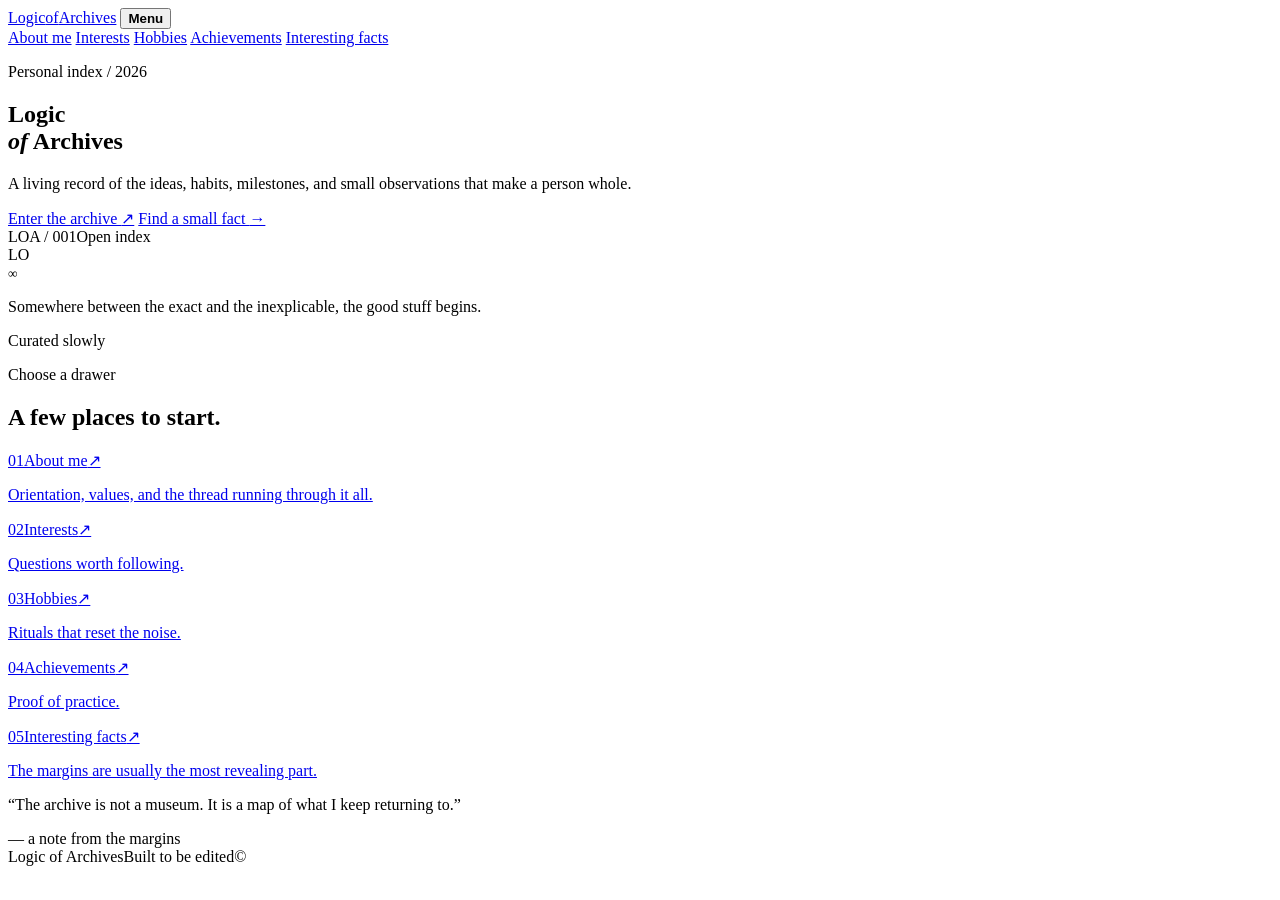
==== index.html @ 03e0d9f1 "Publish Logic of Archives personal website" ====
<!doctype html>
<html lang="en">
<head>
  <meta charset="utf-8">
  <meta name="viewport" content="width=device-width, initial-scale=1">
  <meta name="description" content="Logic of Archives — a personal site for ideas, rituals, milestones, and curiosities.">
  <title>Logic of Archives — Home</title>
  <link rel="stylesheet" href="styles.css">
  <script defer src="site.js"></script>
</head>
<body data-page="home">
  <header class="site-header">
    <a class="wordmark" href="index.html" aria-label="Logic of Archives home"><span>Logic</span><span>of</span><span>Archives</span></a>
    <button class="menu-toggle" type="button" aria-expanded="false" aria-controls="site-nav"><span></span><span></span><span></span><b>Menu</b></button>
    <nav class="site-nav" id="site-nav" aria-label="Primary navigation">
      <a data-nav="about" href="about.html">About me</a>
      <a data-nav="interests" href="interests.html">Interests</a>
      <a data-nav="hobbies" href="hobbies.html">Hobbies</a>
      <a data-nav="achievements" href="achievements.html">Achievements</a>
      <a data-nav="facts" href="facts.html">Interesting facts</a>
    </nav>
  </header>

  <main class="page-shell home-shell">
    <section class="hero home-hero">
      <div class="hero-copy reveal">
        <p class="eyebrow">Personal index / 2026</p>
        <h1>Logic<br><em>of</em> Archives</h1>
        <p class="lede">A living record of the ideas, habits, milestones, and small observations that make a person whole.</p>
        <div class="hero-actions">
          <a class="button button--light" href="about.html">Enter the archive <span>↗</span></a>
          <a class="text-link" href="facts.html">Find a small fact <span>→</span></a>
        </div>
      </div>

      <div class="archive-card reveal reveal-delay-2" aria-label="Archive summary">
        <div class="card-topline"><span>LOA / 001</span><span>Open index</span></div>
        <div class="archive-orbit"><div class="orbit-ring orbit-ring--one"></div><div class="orbit-ring orbit-ring--two"></div><div class="orbit-core">LO<br><small>∞</small></div></div>
        <p class="card-note">Somewhere between the exact and the inexplicable, the good stuff begins.</p>
        <div class="card-bottomline"><span>Curated slowly</span><span class="pulse-dot"></span></div>
      </div>
    </section>

    <section class="home-index section-pad">
      <div class="section-heading reveal">
        <p class="eyebrow">Choose a drawer</p>
        <h2>A few places to start.</h2>
      </div>
      <div class="index-grid">
        <a class="index-tile index-tile--wide reveal" href="about.html"><span class="tile-number">01</span><span class="tile-label">About me</span><span class="tile-arrow">↗</span><p>Orientation, values, and the thread running through it all.</p></a>
        <a class="index-tile reveal reveal-delay-1" href="interests.html"><span class="tile-number">02</span><span class="tile-label">Interests</span><span class="tile-arrow">↗</span><p>Questions worth following.</p></a>
        <a class="index-tile reveal reveal-delay-2" href="hobbies.html"><span class="tile-number">03</span><span class="tile-label">Hobbies</span><span class="tile-arrow">↗</span><p>Rituals that reset the noise.</p></a>
        <a class="index-tile reveal reveal-delay-3" href="achievements.html"><span class="tile-number">04</span><span class="tile-label">Achievements</span><span class="tile-arrow">↗</span><p>Proof of practice.</p></a>
        <a class="index-tile index-tile--wide reveal" href="facts.html"><span class="tile-number">05</span><span class="tile-label">Interesting facts</span><span class="tile-arrow">↗</span><p>The margins are usually the most revealing part.</p></a>
      </div>
    </section>

    <section class="quote-band reveal">
      <p>“The archive is not a museum. It is a map of what I keep returning to.”</p>
      <span>— a note from the margins</span>
    </section>
  </main>

  <footer class="site-footer"><span>Logic of Archives</span><span>Built to be edited</span><span>© <span data-year></span></span></footer>
</body>
</html>
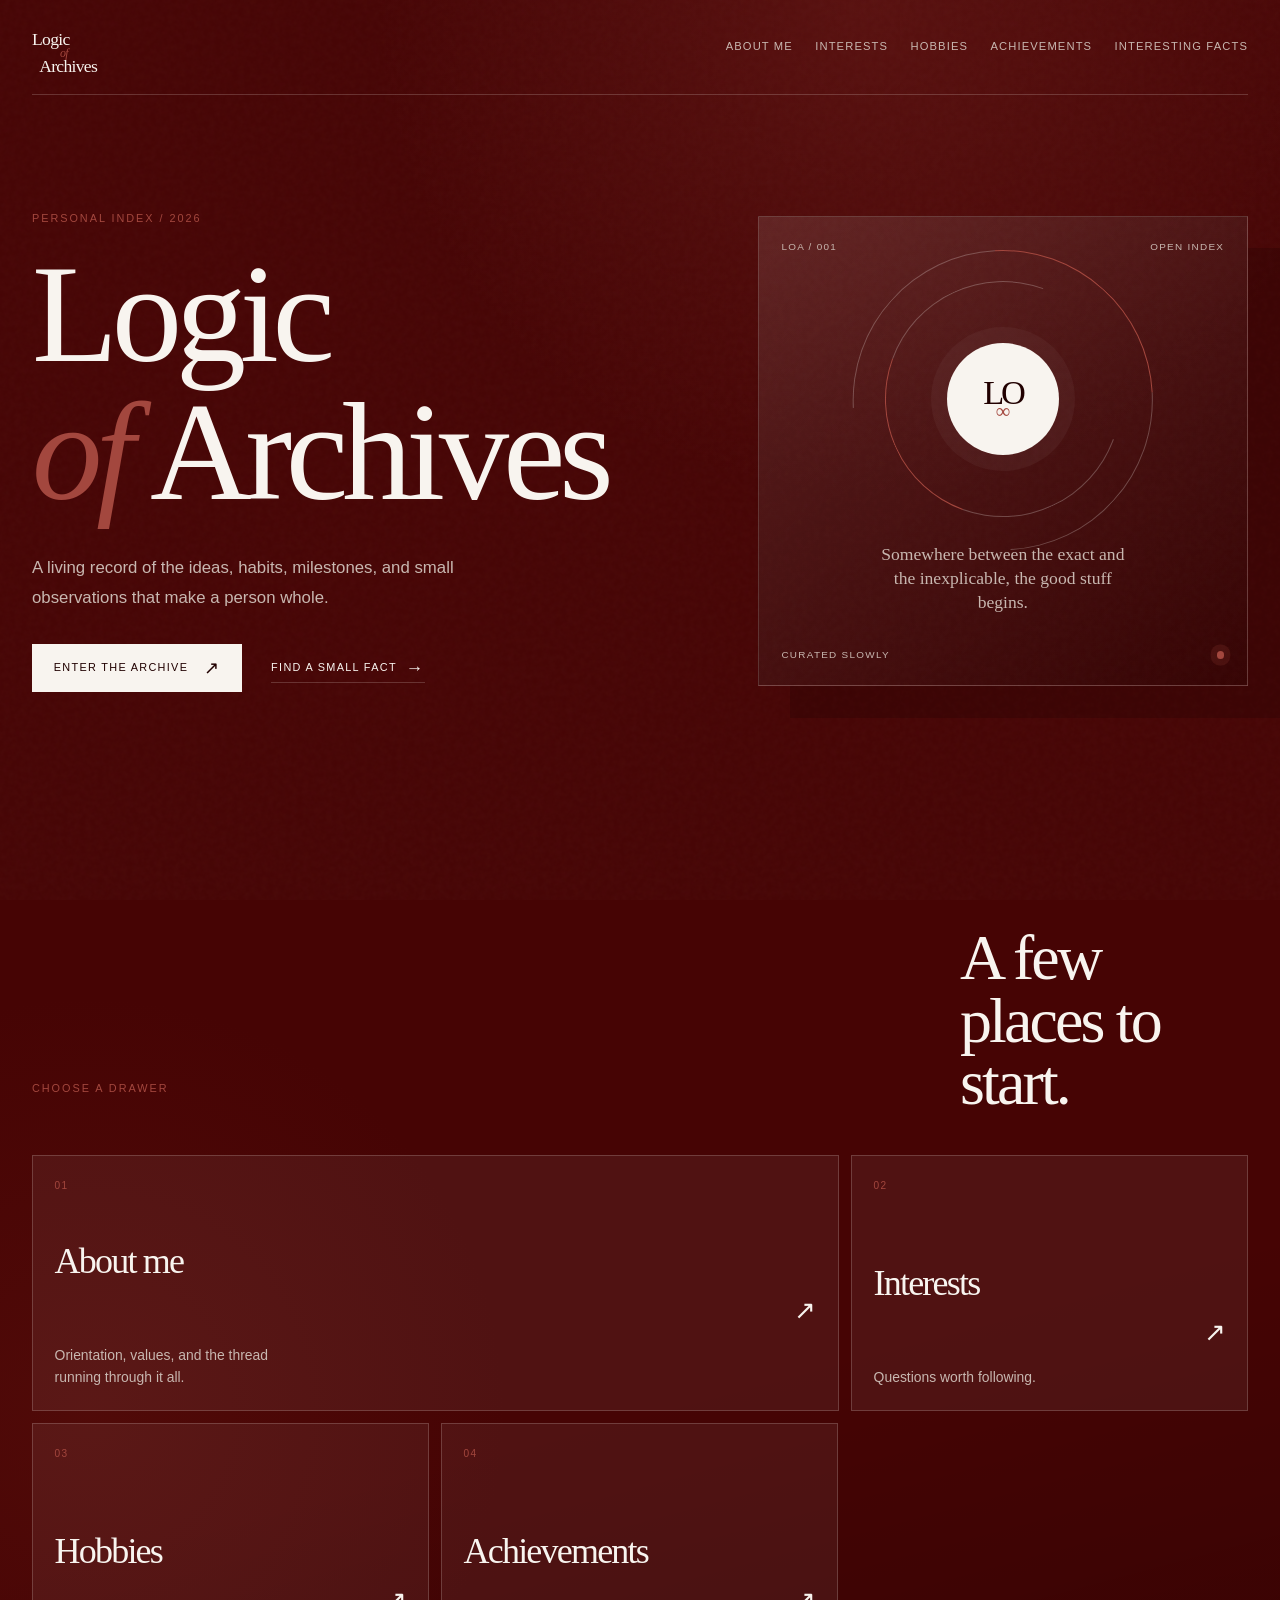
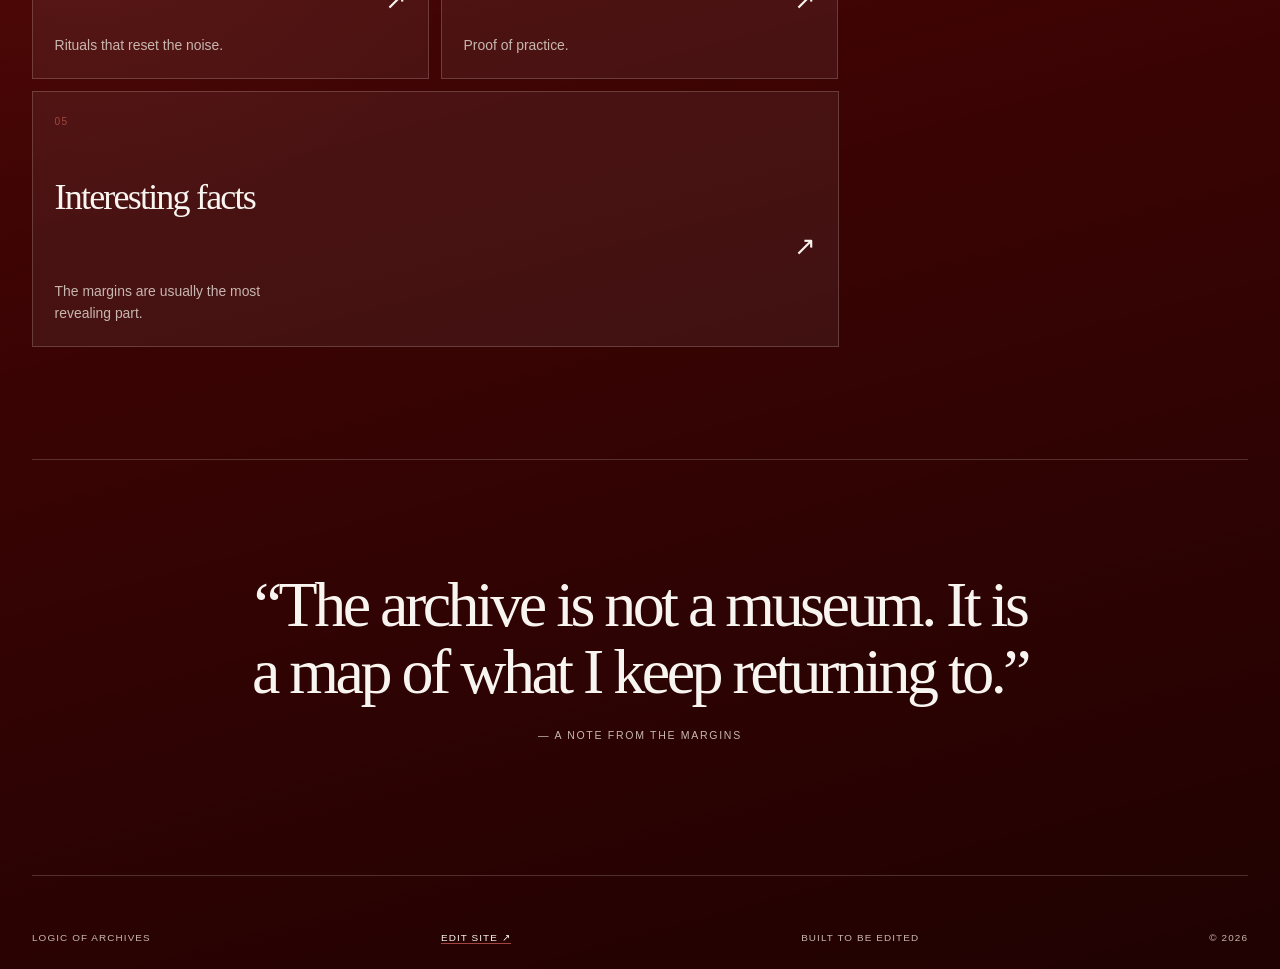
==== commit fcc2e5a9: "Make the site easy to edit online" ====
--- a/index.html
+++ b/index.html
@@ -61,6 +61,6 @@
     </section>
   </main>
 
-  <footer class="site-footer"><span>Logic of Archives</span><span>Built to be edited</span><span>© <span data-year></span></span></footer>
+  <footer class="site-footer"><span>Logic of Archives</span><span><a class="footer-edit-link" href="https://github.com/delapenaella48-lgtm/logic-of-archives" target="_blank" rel="noopener">Edit site ↗</a></span><span>Built to be edited</span><span>© <span data-year></span></span></footer>
 </body>
 </html>
--- a/styles.css
+++ b/styles.css
@@ -0,0 +1,279 @@
+/*
+  LOGIC OF ARCHIVES — EDITING MAP
+  Change the values in :root to edit the whole visual system.
+  --color-red = #460404 moonlight red; --color-ink = white; --space-* controls rhythm.
+*/
+:root {
+  --color-red: #460404;
+  --color-red-deep: #210000;
+  --color-red-light: #a3473e;
+  --color-black: #070707;
+  --color-ink: #f8f4ef;
+  --color-muted: #c8b7b0;
+  --color-line: rgba(248, 244, 239, .19);
+  --color-surface: rgba(255, 255, 255, .06);
+  --font-display: Georgia, 'Times New Roman', serif;
+  --font-body: 'Trebuchet MS', Arial, sans-serif;
+  --space-1: .5rem;
+  --space-2: 1rem;
+  --space-3: 1.5rem;
+  --space-4: 2rem;
+  --space-5: 3rem;
+  --space-6: 4.5rem;
+  --space-7: 7rem;
+  --ease: cubic-bezier(.22, .61, .36, 1);
+  --reveal-time: 1.5s;
+  --max-width: 1240px;
+}
+
+* { box-sizing: border-box; }
+html { scroll-behavior: smooth; }
+body {
+  margin: 0;
+  min-width: 320px;
+  color: var(--color-ink);
+  background: var(--color-red);
+  background-image:
+    radial-gradient(circle at 68% 0%, rgba(145, 53, 47, .24), transparent 31rem),
+    radial-gradient(circle at 7% 55%, rgba(105, 24, 18, .3), transparent 26rem),
+    linear-gradient(165deg, transparent 0 54%, rgba(0, 0, 0, .55) 100%);
+  font-family: var(--font-body);
+  font-size: 16px;
+  line-height: 1.6;
+  overflow-x: hidden;
+}
+body::before {
+  content: '';
+  position: fixed;
+  z-index: -1;
+  inset: 0;
+  pointer-events: none;
+  opacity: .12;
+  background-image: url("data:image/svg+xml,%3Csvg viewBox='0 0 180 180' xmlns='http://www.w3.org/2000/svg'%3E%3Cfilter id='n'%3E%3CfeTurbulence type='fractalNoise' baseFrequency='.85' numOctaves='3' stitchTiles='stitch'/%3E%3C/filter%3E%3Crect width='100%25' height='100%25' filter='url(%23n)' opacity='.24'/%3E%3C/svg%3E");
+  mix-blend-mode: screen;
+}
+body::after {
+  content: '';
+  position: fixed;
+  z-index: 100;
+  inset: 0;
+  pointer-events: none;
+  background: var(--color-black);
+  opacity: 1;
+  transition: opacity var(--reveal-time) var(--ease);
+}
+body.page-ready::after { opacity: 0; }
+body.page-leave::after { opacity: 1; }
+a { color: inherit; text-decoration: none; }
+button { color: inherit; font: inherit; }
+::selection { color: var(--color-red-deep); background: var(--color-ink); }
+
+.site-header {
+  width: min(calc(100% - 4rem), var(--max-width));
+  margin: 0 auto;
+  padding: 2rem 0 1.25rem;
+  display: flex;
+  align-items: flex-start;
+  justify-content: space-between;
+  gap: 2rem;
+  border-bottom: 1px solid var(--color-line);
+  position: relative;
+  z-index: 5;
+}
+.wordmark { display: grid; gap: .05rem; width: 9rem; color: var(--color-ink); font-family: var(--font-display); font-size: 1.1rem; line-height: .86; letter-spacing: -.04em; }
+.wordmark span:nth-child(2) { padding-left: 1.75rem; color: var(--color-red-light); font-size: .75rem; font-style: italic; }
+.wordmark span:nth-child(3) { padding-left: .45rem; }
+.site-nav { display: flex; flex-wrap: wrap; justify-content: flex-end; gap: .35rem 1.4rem; font-size: .7rem; letter-spacing: .1em; text-transform: uppercase; }
+.site-nav a { padding: .4rem 0 .65rem; color: var(--color-muted); position: relative; transition: color .35s ease; }
+.site-nav a::after { content: ''; position: absolute; left: 0; right: 100%; bottom: 0; height: 1px; background: var(--color-ink); transition: right .4s var(--ease); }
+.site-nav a:hover, .site-nav a.is-active { color: var(--color-ink); }
+.site-nav a:hover::after, .site-nav a.is-active::after { right: 0; }
+.menu-toggle { display: none; background: none; border: 0; padding: .25rem 0; cursor: pointer; }
+.menu-toggle span { display: block; width: 1.5rem; height: 1px; background: var(--color-ink); margin: .3rem 0; transition: transform .3s ease, opacity .3s ease; }
+.menu-toggle b { display: block; margin-top: .35rem; color: var(--color-muted); font-size: .56rem; font-weight: 400; letter-spacing: .1em; text-transform: uppercase; }
+
+.page-shell { width: min(calc(100% - 4rem), var(--max-width)); margin: 0 auto; }
+.home-shell { padding-bottom: 2rem; }
+.home-hero { min-height: min(720px, calc(100vh - 108px)); display: grid; grid-template-columns: minmax(0, 1.15fr) minmax(280px, .85fr); gap: 4rem; align-items: center; padding: 4.5rem 0 5rem; }
+.hero-copy { position: relative; z-index: 1; }
+.eyebrow, .section-kicker { margin: 0 0 1.2rem; color: var(--color-red-light); font-size: .68rem; letter-spacing: .18em; line-height: 1.4; text-transform: uppercase; }
+h1, h2, h3, p { margin-top: 0; }
+h1, h2, h3 { font-family: var(--font-display); font-weight: 400; line-height: .98; letter-spacing: -.045em; }
+h1 { margin-bottom: 2rem; font-size: clamp(4.5rem, 11vw, 9.8rem); }
+h1 em, h2 em, h3 em { color: var(--color-red-light); font-style: italic; }
+.lede { width: min(27rem, 100%); margin-bottom: 2rem; color: var(--color-muted); font-size: 1.05rem; line-height: 1.75; }
+.hero-actions { display: flex; align-items: center; flex-wrap: wrap; gap: 1.25rem 1.8rem; }
+.button { display: inline-flex; align-items: center; justify-content: center; gap: 1rem; min-height: 3rem; padding: .85rem 1.3rem; border: 1px solid var(--color-ink); font-size: .68rem; letter-spacing: .12em; text-transform: uppercase; transition: background .35s ease, color .35s ease, transform .35s ease; }
+.button span, .text-link span, .card-link span { font-size: 1.1rem; line-height: 0; }
+.button:hover { transform: translateY(-3px); }
+.button--light { color: var(--color-red-deep); background: var(--color-ink); }
+.button--light:hover { color: var(--color-ink); background: transparent; }
+.button--outline:hover { color: var(--color-red-deep); background: var(--color-ink); }
+.text-link { display: inline-flex; align-items: center; gap: .55rem; padding: .35rem 0; border-bottom: 1px solid var(--color-line); color: var(--color-ink); font-size: .68rem; letter-spacing: .12em; text-transform: uppercase; transition: gap .3s ease, border-color .3s ease; }
+.text-link:hover { gap: 1rem; border-color: var(--color-ink); }
+.text-link--light { border-color: rgba(248, 244, 239, .45); }
+
+.archive-card { min-height: 29rem; padding: 1.4rem; display: flex; flex-direction: column; justify-content: space-between; border: 1px solid var(--color-line); background: linear-gradient(145deg, rgba(255,255,255,.1), rgba(0,0,0,.23)); box-shadow: 2rem 2rem 0 rgba(0, 0, 0, .15); }
+.card-topline, .card-bottomline { display: flex; justify-content: space-between; gap: 1rem; color: var(--color-muted); font-size: .62rem; letter-spacing: .13em; text-transform: uppercase; }
+.archive-orbit { width: min(18rem, 72%); aspect-ratio: 1; margin: auto; display: grid; place-items: center; position: relative; }
+.orbit-ring { position: absolute; border: 1px solid rgba(248,244,239,.25); border-radius: 50%; transform: rotate(-25deg); }
+.orbit-ring--one { inset: 9%; border-left-color: var(--color-red-light); border-right-color: transparent; }
+.orbit-ring--two { inset: -2%; border-top-color: var(--color-red-light); border-bottom-color: transparent; transform: rotate(42deg); }
+.orbit-core { width: 7rem; aspect-ratio: 1; display: grid; place-content: center; border-radius: 50%; color: var(--color-red-deep); background: var(--color-ink); font-family: var(--font-display); font-size: 2.15rem; line-height: .7; text-align: center; letter-spacing: -.1em; box-shadow: 0 0 0 1rem rgba(248,244,239,.04); }
+.orbit-core small { color: var(--color-red-light); font-size: 1.3rem; letter-spacing: 0; }
+.card-note { width: min(16rem, 100%); margin: 0 auto 2rem; color: var(--color-muted); font-family: var(--font-display); font-size: 1.1rem; line-height: 1.35; text-align: center; }
+.pulse-dot { width: .45rem; height: .45rem; margin-top: .3rem; border-radius: 50%; background: var(--color-red-light); box-shadow: 0 0 0 .4rem rgba(163,71,62,.17); }
+
+.section-pad { padding: 7rem 0; }
+.section-pad--topless { padding-top: 0; }
+.section-pad--compact { padding-top: 2rem; padding-bottom: 7rem; }
+.section-heading { display: flex; justify-content: space-between; align-items: flex-end; gap: 2rem; margin-bottom: 2.5rem; }
+.section-heading h2 { max-width: 18rem; margin-bottom: 0; font-size: clamp(2.5rem, 5vw, 4.6rem); }
+.index-grid { display: grid; grid-template-columns: repeat(3, 1fr); gap: .75rem; }
+.index-tile { min-height: 16rem; padding: 1.35rem; display: flex; flex-direction: column; border: 1px solid var(--color-line); background: var(--color-surface); transition: background .45s ease, transform .45s var(--ease); }
+.index-tile:hover { background: rgba(255,255,255,.14); transform: translateY(-6px); }
+.index-tile--wide { grid-column: span 2; }
+.tile-number, .tile-label { font-size: .63rem; letter-spacing: .14em; text-transform: uppercase; }
+.tile-number { color: var(--color-red-light); }
+.tile-label { margin-top: auto; font-family: var(--font-display); font-size: 2.25rem; letter-spacing: -.05em; text-transform: none; }
+.tile-arrow { align-self: flex-end; font-size: 1.6rem; }
+.index-tile p { max-width: 15rem; margin: .8rem 0 0; color: var(--color-muted); font-size: .87rem; }
+.quote-band { padding: 7rem 1rem 8rem; border-top: 1px solid var(--color-line); border-bottom: 1px solid var(--color-line); text-align: center; }
+.quote-band p { max-width: 50rem; margin: 0 auto 1rem; font-family: var(--font-display); font-size: clamp(2rem, 5vw, 4.3rem); line-height: 1.04; letter-spacing: -.055em; }
+.quote-band span { color: var(--color-muted); font-size: .66rem; letter-spacing: .16em; text-transform: uppercase; }
+
+.inner-shell { padding-top: 6.5rem; }
+.page-hero { display: grid; grid-template-columns: minmax(0, 1.15fr) minmax(260px, .85fr); gap: 4rem; align-items: end; padding-bottom: 6rem; border-bottom: 1px solid var(--color-line); }
+.page-hero h1 { max-width: 11ch; margin-bottom: 0; font-size: clamp(4rem, 9vw, 8rem); }
+.page-intro { max-width: 21rem; margin: 0 0 .55rem; color: var(--color-muted); font-size: 1.05rem; line-height: 1.75; }
+.story-grid { display: grid; grid-template-columns: 1.1fr .9fr; gap: 7rem; align-items: start; }
+.story-copy { max-width: 36rem; }
+.story-copy h2 { margin-bottom: 2rem; font-size: clamp(2.7rem, 5vw, 4.8rem); }
+.story-copy p { max-width: 32rem; color: var(--color-muted); }
+.story-copy .button { margin-top: 1.3rem; }
+.story-aside { min-height: 19rem; padding: 1.4rem; border: 1px solid var(--color-line); background: rgba(0,0,0,.14); }
+.aside-index, .story-aside span, .story-aside strong { font-size: .64rem; letter-spacing: .14em; text-transform: uppercase; }
+.aside-index { color: var(--color-red-light); }
+.story-aside p { margin: 4.5rem 0 1.6rem; font-family: var(--font-display); font-size: 2rem; line-height: 1.08; letter-spacing: -.04em; }
+.aside-rule { display: block; width: 3rem; height: 1px; margin-bottom: 1.1rem; background: var(--color-red-light); }
+.story-aside strong { display: block; margin-top: .55rem; color: var(--color-ink); font-weight: 400; }
+.image-grid { display: grid; grid-template-columns: .85fr 1.15fr; gap: .8rem; }
+.image-grid--reverse { grid-template-columns: 1.15fr .85fr; }
+.image-slot { min-height: 26rem; margin: 0; padding: 1.2rem; display: flex; flex-direction: column; justify-content: space-between; overflow: hidden; position: relative; border: 1px solid var(--color-line); background-color: var(--color-red-deep); }
+.image-slot::before { content: ''; position: absolute; inset: 18% 9% 25%; border: 1px solid rgba(248,244,239,.2); transform: rotate(-8deg); background: linear-gradient(135deg, rgba(163,71,62,.38), transparent 55%), repeating-linear-gradient(45deg, rgba(248,244,239,.08) 0 1px, transparent 1px 17px); }
+.image-slot::after { content: ''; position: absolute; width: 12rem; height: 12rem; right: 12%; top: 18%; border-radius: 50%; background: rgba(163,71,62,.28); filter: blur(1px); }
+.image-slot--wide::before { transform: rotate(5deg); inset: 25% 6% 17%; }
+.image-slot--portrait { min-height: 35rem; }
+.slot-mark { width: 2rem; height: 2rem; display: grid; place-items: center; position: relative; z-index: 1; border: 1px solid var(--color-red-light); color: var(--color-red-light); font-size: 1.3rem; line-height: 1; }
+.image-slot figcaption { max-width: 17rem; position: relative; z-index: 1; }
+.image-slot figcaption span { display: block; margin-bottom: .5rem; color: var(--color-red-light); font-size: .62rem; letter-spacing: .14em; text-transform: uppercase; }
+.image-slot figcaption strong { display: block; font-family: var(--font-display); font-size: 1.25rem; line-height: 1.1; font-weight: 400; }
+.closing-panel { margin: 0 calc((100% - 100vw) / 2); padding: 6rem max(2rem, calc((100vw - var(--max-width)) / 2)); background: var(--color-black); }
+.closing-panel h2 { margin-bottom: 2rem; font-size: clamp(3.5rem, 8vw, 7.5rem); }
+.closing-panel--slim { padding-top: 4.5rem; padding-bottom: 5.5rem; }
+
+.card-section .section-heading { align-items: flex-start; }
+.interest-grid { display: grid; grid-template-columns: repeat(3, 1fr); gap: .8rem; }
+.feature-card { min-height: 28rem; padding: 1.4rem; display: flex; flex-direction: column; border: 1px solid var(--color-line); background: rgba(255,255,255,.05); transition: transform .45s var(--ease), background .45s ease; }
+.feature-card:hover { transform: translateY(-7px); background: rgba(255,255,255,.1); }
+.feature-card--accent { background: rgba(163,71,62,.24); }
+.card-num, .fact-index, .fact-label { color: var(--color-red-light); font-size: .62rem; letter-spacing: .14em; text-transform: uppercase; }
+.feature-card h3 { margin: auto 0 1.1rem; font-size: 2.3rem; }
+.feature-card p { color: var(--color-muted); font-size: .88rem; }
+.card-link { display: flex; justify-content: space-between; align-items: center; margin-top: auto; padding-top: 1.1rem; border-top: 1px solid var(--color-line); color: var(--color-ink); font-size: .65rem; letter-spacing: .12em; text-transform: uppercase; }
+.card-link:hover span { transform: translateX(4px); }
+.card-link span { transition: transform .3s ease; }
+
+.ritual-layout { display: grid; grid-template-columns: minmax(0, 1.5fr) minmax(240px, .5fr); gap: 5rem; }
+.ritual-row { min-height: 8rem; padding: 1.3rem 0; display: grid; grid-template-columns: 3.5rem 1fr 2rem; gap: 1.2rem; align-items: center; border-top: 1px solid var(--color-line); transition: padding .4s var(--ease), background .4s ease; }
+.ritual-row:last-child { border-bottom: 1px solid var(--color-line); }
+.ritual-row:hover { padding-left: 1rem; padding-right: 1rem; background: rgba(255,255,255,.05); }
+.ritual-number { color: var(--color-red-light); font-family: var(--font-display); font-size: 1.7rem; }
+.ritual-row h2 { margin: 0 0 .35rem; font-size: clamp(1.7rem, 3vw, 2.8rem); }
+.ritual-row p { max-width: 30rem; margin: 0; color: var(--color-muted); font-size: .88rem; }
+.ritual-symbol { font-size: 1.7rem; transition: transform .3s ease; }
+.ritual-row:hover .ritual-symbol { transform: rotate(45deg); }
+.margin-note { align-self: start; min-height: 17rem; padding: 1.3rem; border: 1px solid var(--color-line); background: rgba(0,0,0,.14); }
+.margin-note > span { color: var(--color-red-light); font-size: .62rem; letter-spacing: .14em; text-transform: uppercase; }
+.margin-note p { margin: 4rem 0 1.5rem; font-family: var(--font-display); font-size: 2rem; line-height: 1.1; letter-spacing: -.04em; }
+.note-line { width: 3rem; height: 1px; margin-bottom: .9rem; background: var(--color-red-light); }
+.margin-note small { color: var(--color-muted); font-size: .72rem; }
+
+.timeline-section .section-heading { align-items: flex-start; }
+.timeline { max-width: 53rem; margin-left: auto; }
+.timeline-item { display: grid; grid-template-columns: 5rem 1rem 1fr; gap: 1.3rem; min-height: 10rem; position: relative; }
+.timeline-item:not(:last-child)::after { content: ''; position: absolute; top: 1rem; bottom: -1rem; left: 5.45rem; width: 1px; background: var(--color-line); }
+.timeline-year { color: var(--color-red-light); font-size: .68rem; letter-spacing: .12em; }
+.timeline-marker { width: .65rem; height: .65rem; margin-top: .25rem; border: 1px solid var(--color-red-light); border-radius: 50%; background: var(--color-red); position: relative; z-index: 1; box-shadow: 0 0 0 .4rem var(--color-red); }
+.timeline-item h3 { margin-bottom: .75rem; font-size: 2.1rem; }
+.timeline-item p { max-width: 35rem; color: var(--color-muted); font-size: .9rem; }
+
+.facts-grid { display: grid; grid-template-columns: repeat(2, 1fr); gap: .8rem; }
+.fact-card { min-height: 19rem; padding: 1.4rem; display: flex; flex-direction: column; border: 1px solid var(--color-line); background: rgba(255,255,255,.05); transition: transform .45s var(--ease); }
+.fact-card:hover { transform: translateY(-6px); }
+.fact-card--tall { grid-row: span 2; min-height: 39rem; background: var(--color-ink); color: var(--color-red-deep); }
+.fact-card--dark { background: rgba(0,0,0,.28); }
+.fact-card--tall .fact-index, .fact-card--tall .fact-label { color: var(--color-red-light); }
+.fact-card h2 { margin: auto 0 1.5rem; font-size: clamp(3rem, 6vw, 5.6rem); }
+.fact-card h3 { margin: auto 0 .8rem; max-width: 18rem; font-size: 2.15rem; }
+.fact-card p { margin-bottom: 0; color: var(--color-muted); font-size: .86rem; }
+.fact-card--tall p { color: rgba(70,4,4,.65); max-width: 16rem; }
+
+.site-footer { width: min(calc(100% - 4rem), var(--max-width)); margin: 0 auto; padding: 1.4rem 0; display: flex; justify-content: space-between; gap: 1rem; color: var(--color-muted); font-size: .62rem; letter-spacing: .11em; text-transform: uppercase; }
+.footer-edit-link { color: var(--color-ink); border-bottom: 1px solid var(--color-red-light); transition: color .3s ease, border-color .3s ease; }
+.footer-edit-link:hover { color: var(--color-red-light); border-color: var(--color-ink); }
+
+.reveal { opacity: 0; transform: translate3d(0, -2rem, 0); will-change: opacity, transform; transition: opacity var(--reveal-time) var(--ease), transform var(--reveal-time) var(--ease); }
+.reveal.is-visible { opacity: 1; transform: translate3d(0, 0, 0); }
+.reveal-delay-1 { transition-delay: .14s; }
+.reveal-delay-2 { transition-delay: .28s; }
+.reveal-delay-3 { transition-delay: .42s; }
+.page-shell { animation: pageFadeIn var(--reveal-time) var(--ease) both; }
+body.page-leave .page-shell { animation: pageFadeOut var(--reveal-time) var(--ease) both; }
+@keyframes pageFadeIn { from { opacity: 0; } to { opacity: 1; } }
+@keyframes pageFadeOut { from { opacity: 1; } to { opacity: 0; } }
+
+@media (max-width: 850px) {
+  .site-header, .page-shell, .site-footer { width: min(calc(100% - 2.5rem), var(--max-width)); }
+  .site-header { padding-top: 1.4rem; }
+  .menu-toggle { display: block; position: relative; z-index: 6; }
+  .site-nav { display: none; position: absolute; z-index: 5; top: 4.6rem; right: 0; width: min(19rem, 100%); padding: 1rem 1.2rem; flex-direction: column; align-items: stretch; background: var(--color-black); border: 1px solid var(--color-line); }
+  .site-nav.is-open { display: flex; }
+  .site-nav a { padding: .8rem 0; }
+  .menu-toggle[aria-expanded='true'] span:nth-child(1) { transform: translateY(.4rem) rotate(45deg); }
+  .menu-toggle[aria-expanded='true'] span:nth-child(2) { opacity: 0; }
+  .menu-toggle[aria-expanded='true'] span:nth-child(3) { transform: translateY(-.4rem) rotate(-45deg); }
+  .home-hero, .page-hero { grid-template-columns: 1fr; gap: 3rem; }
+  .home-hero { padding-top: 4rem; }
+  .archive-card { width: min(100%, 30rem); min-height: 24rem; }
+  .page-hero { padding-bottom: 4.5rem; }
+  .story-grid, .ritual-layout { grid-template-columns: 1fr; gap: 3rem; }
+  .interest-grid { grid-template-columns: 1fr; }
+  .feature-card { min-height: 21rem; }
+  .margin-note { max-width: 28rem; }
+}
+@media (max-width: 580px) {
+  .site-header, .page-shell, .site-footer { width: min(calc(100% - 2rem), var(--max-width)); }
+  .home-hero { min-height: auto; padding: 4rem 0 5rem; }
+  h1 { font-size: clamp(4rem, 21vw, 6rem); }
+  .page-hero h1 { font-size: clamp(3.7rem, 16vw, 5.5rem); }
+  .index-grid, .image-grid, .image-grid--reverse, .facts-grid { grid-template-columns: 1fr; }
+  .index-tile--wide { grid-column: auto; }
+  .index-tile { min-height: 13rem; }
+  .image-slot, .image-slot--portrait { min-height: 22rem; }
+  .fact-card--tall { grid-row: auto; min-height: 29rem; }
+  .section-pad { padding: 5rem 0; }
+  .section-pad--compact { padding-top: 1rem; padding-bottom: 5rem; }
+  .quote-band { padding: 5rem .5rem; }
+  .story-aside { min-height: 16rem; }
+  .ritual-row { grid-template-columns: 2.5rem 1fr 1.5rem; gap: .8rem; }
+  .ritual-row h2 { font-size: 1.75rem; }
+  .timeline-item { grid-template-columns: 3.8rem 1rem 1fr; gap: .75rem; }
+  .timeline-item:not(:last-child)::after { left: 4.2rem; }
+  .timeline-item h3 { font-size: 1.8rem; }
+  .site-footer { flex-wrap: wrap; font-size: .56rem; }
+}
+@media (prefers-reduced-motion: reduce) {
+  *, *::before, *::after { scroll-behavior: auto !important; transition-duration: .01ms !important; animation-duration: .01ms !important; animation-iteration-count: 1 !important; }
+  .reveal { opacity: 1; transform: none; }
+}
